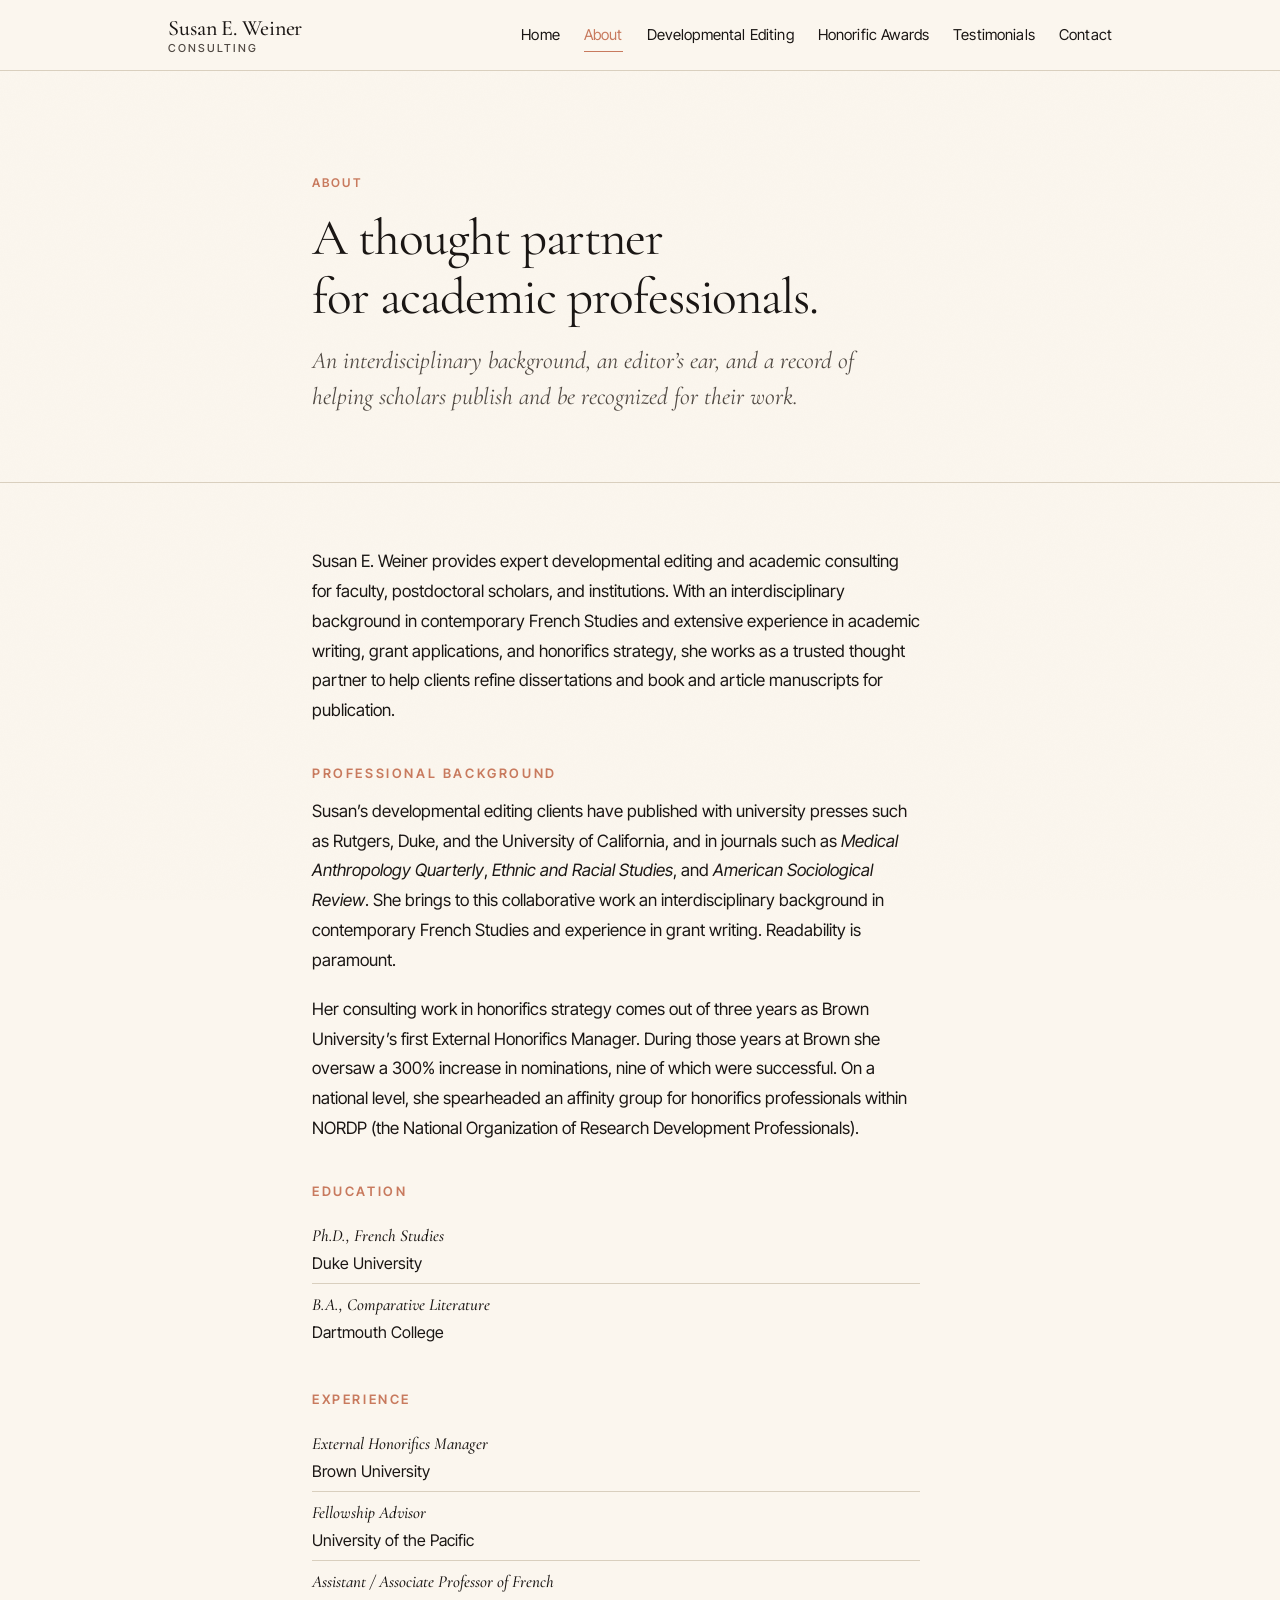
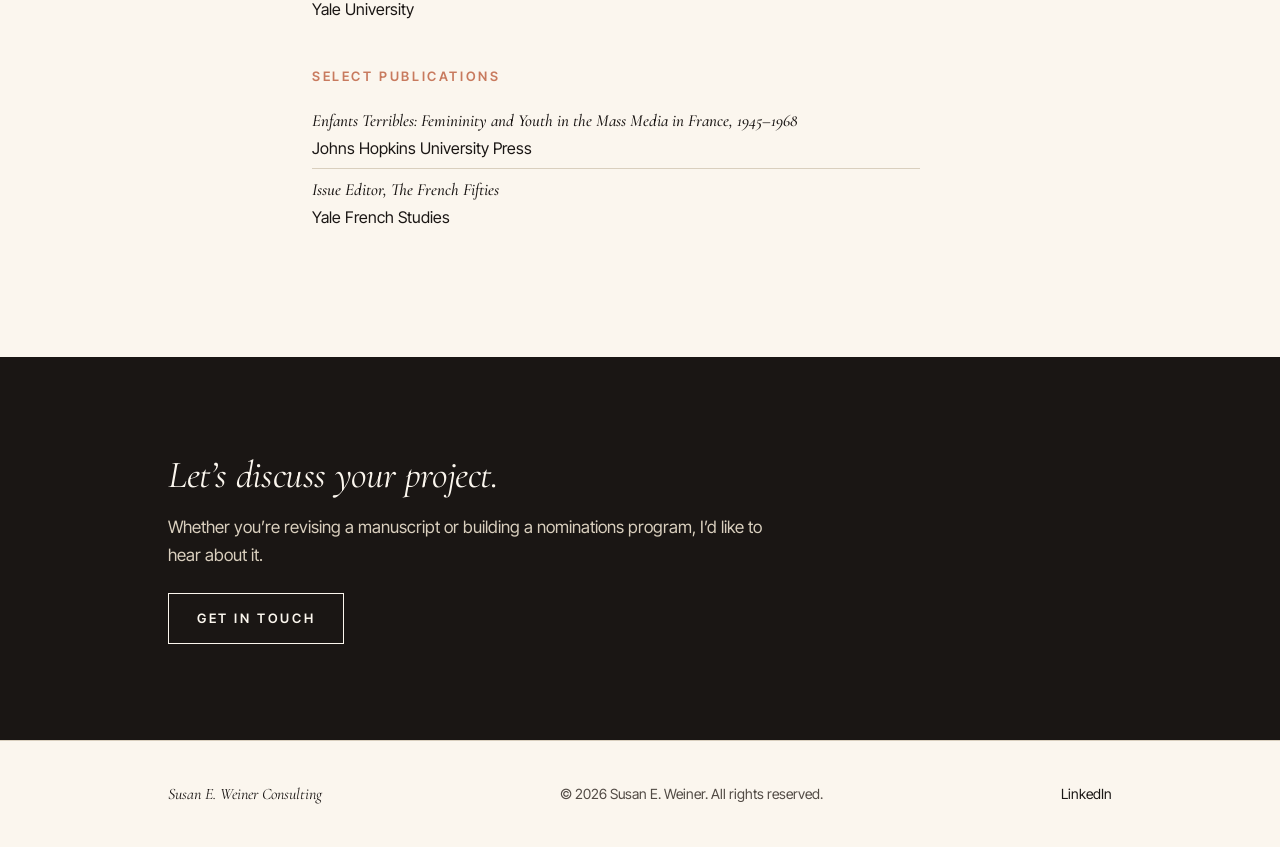
==== about.html @ 6da40655 "Claude V1" ====
<!DOCTYPE html>
<html lang="en">
<head>
  <meta charset="UTF-8" />
  <meta name="viewport" content="width=device-width, initial-scale=1" />
  <title>About — Susan E. Weiner Consulting</title>
  <meta name="description" content="Susan E. Weiner: developmental editor and honorifics strategist. PhD French Studies (Duke), former Yale faculty, founder of Brown University's External Honorifics program." />
  <meta name="author" content="Susan E. Weiner" />
  <meta property="og:type" content="website" />
  <meta property="og:title" content="About — Susan E. Weiner Consulting" />
  <meta property="og:description" content="Susan E. Weiner: developmental editor and honorifics strategist. PhD French Studies (Duke), former Yale faculty, founder of Brown University's External Honorifics program." />
  <meta property="og:url" content="https://www.susaneweiner.com/about.html" />
  <meta property="og:site_name" content="Susan E. Weiner Consulting" />
  <link rel="canonical" href="https://www.susaneweiner.com/about.html" />
  <link rel="icon" type="image/svg+xml" href="/images/favicon.svg" />
  <link rel="preconnect" href="https://fonts.googleapis.com" />
  <link rel="preconnect" href="https://fonts.gstatic.com" crossorigin />
  <link href="https://fonts.googleapis.com/css2?family=Cormorant+Garamond:ital,wght@0,400;0,500;0,600;1,400;1,500&family=Inter+Tight:wght@400;500;600&display=swap" rel="stylesheet" />
  <link rel="stylesheet" href="/css/style.css" />
</head>
<body>

<header class="site-header">
  <div class="site-header__inner">
    <a href="/" class="brand">
      Susan E. Weiner
      <small>Consulting</small>
    </a>
    <button class="menu-toggle" aria-controls="primary-nav" aria-expanded="false">Menu</button>
    <nav class="nav" id="primary-nav" aria-label="Primary">
      <a href="/">Home</a>
      <a href="/about.html">About</a>
      <a href="/developmental-editing.html">Developmental Editing</a>
      <a href="/honorific-awards.html">Honorific Awards</a>
      <a href="/projects.html">Testimonials</a>
      <a href="/contact.html">Contact</a>
    </nav>
  </div>
</header>

<main>

  <section class="page-header">
    <div class="container container--narrow">
      <p class="eyebrow">About</p>
      <h1>A thought partner<br/>for academic professionals.</h1>
      <p class="lede">
        An interdisciplinary background, an editor&rsquo;s ear, and a record of helping scholars
        publish and be recognized for their work.
      </p>
    </div>
  </section>

  <section class="prose">
    <div class="container container--narrow">

      <p>
        Susan E. Weiner provides expert developmental editing and academic consulting for
        faculty, postdoctoral scholars, and institutions. With an interdisciplinary
        background in contemporary French Studies and extensive experience in academic
        writing, grant applications, and honorifics strategy, she works as a trusted
        thought partner to help clients refine dissertations and book and article
        manuscripts for publication.
      </p>

      <h2>Professional Background</h2>
      <p>
        Susan&rsquo;s developmental editing clients have published with university presses
        such as Rutgers, Duke, and the University of California, and in journals such as
        <em>Medical Anthropology Quarterly</em>, <em>Ethnic and Racial Studies</em>, and
        <em>American Sociological Review</em>. She brings to this collaborative work an
        interdisciplinary background in contemporary French Studies and experience in
        grant writing. Readability is paramount.
      </p>
      <p>
        Her consulting work in honorifics strategy comes out of three years as Brown
        University&rsquo;s first External Honorifics Manager. During those years at Brown
        she oversaw a 300% increase in nominations, nine of which were successful. On a
        national level, she spearheaded an affinity group for honorifics professionals
        within NORDP (the National Organization of Research Development Professionals).
      </p>

      <h2>Education</h2>
      <ul>
        <li><strong>Ph.D., French Studies</strong>Duke University</li>
        <li><strong>B.A., Comparative Literature</strong>Dartmouth College</li>
      </ul>

      <h2>Experience</h2>
      <ul>
        <li><strong>External Honorifics Manager</strong>Brown University</li>
        <li><strong>Fellowship Advisor</strong>University of the Pacific</li>
        <li><strong>Assistant / Associate Professor of French</strong>Yale University</li>
      </ul>

      <h2>Select Publications</h2>
      <ul>
        <li><strong><em>Enfants Terribles: Femininity and Youth in the Mass Media in France, 1945&ndash;1968</em></strong>Johns Hopkins University Press</li>
        <li><strong>Issue Editor, <em>The French Fifties</em></strong>Yale French Studies</li>
      </ul>

    </div>
  </section>

  <section class="cta">
    <div class="container">
      <h2>Let&rsquo;s discuss your project.</h2>
      <p>Whether you&rsquo;re revising a manuscript or building a nominations program, I&rsquo;d like to hear about it.</p>
      <a href="/contact.html" class="btn">Get in touch</a>
    </div>
  </section>

</main>

<footer class="site-footer">
  <div class="container">
    <div class="site-footer__inner">
      <span class="site-footer__name">Susan E. Weiner Consulting</span>
      <span>&copy; <span id="year">2026</span> Susan E. Weiner. All rights reserved.</span>
      <a href="https://www.linkedin.com/in/seweiner/" rel="noopener">LinkedIn</a>
    </div>
  </div>
</footer>

<script src="/js/main.js" defer></script>
<script>document.getElementById('year').textContent = new Date().getFullYear();</script>
</body>
</html>
---- css/style.css ----
/* ============================================================
   Susan E. Weiner Consulting
   Editorial-style stylesheet
   Palette honors the existing Wix site: warm cream + ink
   ============================================================ */

:root {
  --color-bg:        #fbf6ee;
  --color-bg-alt:    #f4ead8;
  --color-accent:    #c87a5e;
  --color-accent-soft: #fee6c4;
  --color-ink:       #1a1614;
  --color-ink-soft:  #514a44;
  --color-rule:      #d9cfbe;

  --font-serif:  'Cormorant Garamond', 'EB Garamond', Georgia, 'Times New Roman', serif;
  --font-sans:   'Inter Tight', -apple-system, BlinkMacSystemFont, 'Segoe UI', Helvetica, Arial, sans-serif;

  --measure:        38rem;
  --measure-wide:   62rem;
  --space-1: 0.5rem;
  --space-2: 1rem;
  --space-3: 1.5rem;
  --space-4: 2.5rem;
  --space-5: 4rem;
  --space-6: 6rem;
  --space-7: 9rem;
}

*, *::before, *::after { box-sizing: border-box; }

html {
  scroll-behavior: smooth;
  -webkit-text-size-adjust: 100%;
}

body {
  margin: 0;
  background: var(--color-bg);
  color: var(--color-ink);
  font-family: var(--font-sans);
  font-size: 1.0625rem;
  line-height: 1.65;
  font-weight: 400;
  -webkit-font-smoothing: antialiased;
  -moz-osx-font-smoothing: grayscale;
  text-rendering: optimizeLegibility;
}

img { max-width: 100%; display: block; height: auto; }
a   { color: inherit; }

::selection { background: var(--color-accent-soft); color: var(--color-ink); }

body::before {
  content: '';
  position: fixed;
  inset: 0;
  pointer-events: none;
  opacity: 0.35;
  z-index: 0;
  background-image: url("data:image/svg+xml;utf8,<svg xmlns='http://www.w3.org/2000/svg' width='160' height='160'><filter id='n'><feTurbulence type='fractalNoise' baseFrequency='0.85' numOctaves='2' stitchTiles='stitch'/><feColorMatrix values='0 0 0 0 0.6 0 0 0 0 0.55 0 0 0 0 0.45 0 0 0 0.06 0'/></filter><rect width='100%25' height='100%25' filter='url(%23n)'/></svg>");
}

h1, h2, h3, h4 {
  font-family: var(--font-serif);
  font-weight: 500;
  font-style: normal;
  color: var(--color-ink);
  letter-spacing: -0.01em;
  margin: 0 0 var(--space-2) 0;
  line-height: 1.15;
}

h1 {
  font-size: clamp(2.5rem, 5.2vw, 4.25rem);
  font-weight: 400;
  letter-spacing: -0.02em;
}

h2 {
  font-size: clamp(1.75rem, 3vw, 2.5rem);
  font-weight: 500;
}

p {
  margin: 0 0 1.15em 0;
  max-width: var(--measure);
}

p + p { margin-top: 0; }

a {
  color: var(--color-ink);
  text-decoration: underline;
  text-decoration-color: var(--color-accent);
  text-decoration-thickness: 1px;
  text-underline-offset: 4px;
  transition: color 0.18s ease, text-decoration-color 0.18s ease;
}

a:hover {
  color: var(--color-accent);
  text-decoration-color: var(--color-accent);
}

.eyebrow {
  font-family: var(--font-sans);
  font-size: 0.75rem;
  font-weight: 600;
  letter-spacing: 0.18em;
  text-transform: uppercase;
  color: var(--color-accent);
  margin: 0 0 var(--space-2) 0;
  display: inline-block;
}

.lede {
  font-family: var(--font-serif);
  font-size: clamp(1.25rem, 2vw, 1.5rem);
  line-height: 1.5;
  color: var(--color-ink-soft);
  font-style: italic;
  font-weight: 400;
  max-width: var(--measure);
}

.container {
  width: 100%;
  max-width: var(--measure-wide);
  margin: 0 auto;
  padding: 0 var(--space-3);
  position: relative;
  z-index: 1;
}

.container--narrow { max-width: 44rem; }

section { padding: var(--space-6) 0; position: relative; }

.rule {
  width: 3rem;
  height: 1px;
  background: var(--color-accent);
  margin: 0 0 var(--space-3) 0;
  border: 0;
}

.site-header {
  position: sticky;
  top: 0;
  z-index: 50;
  background: rgba(251, 246, 238, 0.92);
  backdrop-filter: saturate(140%) blur(8px);
  -webkit-backdrop-filter: saturate(140%) blur(8px);
  border-bottom: 1px solid var(--color-rule);
}

.site-header__inner {
  max-width: var(--measure-wide);
  margin: 0 auto;
  padding: var(--space-2) var(--space-3);
  display: flex;
  align-items: center;
  justify-content: space-between;
  gap: var(--space-3);
}

.brand {
  font-family: var(--font-serif);
  font-size: 1.375rem;
  font-weight: 500;
  letter-spacing: -0.005em;
  text-decoration: none;
  color: var(--color-ink);
  line-height: 1.1;
}

.brand:hover { color: var(--color-accent); text-decoration: none; }

.brand small {
  display: block;
  font-family: var(--font-sans);
  font-size: 0.6875rem;
  letter-spacing: 0.18em;
  text-transform: uppercase;
  color: var(--color-ink-soft);
  font-weight: 500;
  margin-top: 2px;
}

.nav {
  display: flex;
  align-items: center;
  gap: var(--space-3);
}

.nav a {
  text-decoration: none;
  font-size: 0.9375rem;
  letter-spacing: 0.01em;
  color: var(--color-ink);
  position: relative;
  padding: 0.25rem 0;
}

.nav a::after {
  content: '';
  position: absolute;
  left: 0;
  right: 0;
  bottom: 0;
  height: 1px;
  background: var(--color-accent);
  transform: scaleX(0);
  transform-origin: left;
  transition: transform 0.25s ease;
}

.nav a:hover::after,
.nav a[aria-current="page"]::after {
  transform: scaleX(1);
}

.nav a[aria-current="page"] { color: var(--color-accent); }

.menu-toggle {
  display: none;
  background: transparent;
  border: 1px solid var(--color-ink);
  color: var(--color-ink);
  padding: 0.4rem 0.85rem;
  font-family: var(--font-sans);
  font-size: 0.8125rem;
  letter-spacing: 0.1em;
  text-transform: uppercase;
  cursor: pointer;
  border-radius: 0;
}

@media (max-width: 760px) {
  .menu-toggle { display: inline-block; }
  .nav {
    position: absolute;
    top: 100%;
    left: 0;
    right: 0;
    background: var(--color-bg);
    border-bottom: 1px solid var(--color-rule);
    flex-direction: column;
    align-items: stretch;
    gap: 0;
    padding: var(--space-2) var(--space-3);
    display: none;
  }
  .nav.is-open { display: flex; }
  .nav a {
    padding: 0.85rem 0;
    border-bottom: 1px solid var(--color-rule);
  }
  .nav a:last-child { border-bottom: 0; }
}

.hero {
  padding: var(--space-7) 0 var(--space-6);
  position: relative;
  overflow: hidden;
}

.hero__name {
  font-family: var(--font-serif);
  font-size: clamp(2.75rem, 6vw, 5rem);
  font-weight: 400;
  letter-spacing: -0.025em;
  line-height: 1.02;
  margin: 0 0 var(--space-3) 0;
}

.hero__name em {
  font-style: italic;
  color: var(--color-accent);
  font-weight: 400;
}

.hero__tagline {
  font-family: var(--font-serif);
  font-style: italic;
  font-size: clamp(1.25rem, 2.2vw, 1.625rem);
  color: var(--color-ink-soft);
  max-width: 36rem;
  line-height: 1.45;
  margin: 0 0 var(--space-4) 0;
}

.hero__meta {
  display: flex;
  flex-wrap: wrap;
  gap: var(--space-4);
  align-items: baseline;
  font-size: 0.8125rem;
  letter-spacing: 0.18em;
  text-transform: uppercase;
  color: var(--color-ink-soft);
  font-weight: 500;
}

.hero__meta span,
.hero__meta a { white-space: nowrap; }

.hero__meta a {
  color: var(--color-ink-soft);
  text-decoration: none;
  border-bottom: 1px solid transparent;
  padding-bottom: 2px;
  transition: color 0.2s ease, border-color 0.2s ease;
}

.hero__meta a:hover,
.hero__meta a:focus {
  color: var(--color-accent);
  border-bottom-color: var(--color-accent);
}

.ornament {
  position: absolute;
  font-family: var(--font-serif);
  font-style: italic;
  font-weight: 300;
  color: var(--color-accent-soft);
  pointer-events: none;
  user-select: none;
  z-index: 0;
  line-height: 1;
}

.ornament--hero {
  font-size: 28rem;
  right: -4rem;
  top: -2rem;
  opacity: 0.55;
}

@media (max-width: 760px) {
  .ornament--hero { font-size: 14rem; right: -2rem; top: 1rem; opacity: 0.35; }
}

.services {
  background: var(--color-bg-alt);
  border-top: 1px solid var(--color-rule);
  border-bottom: 1px solid var(--color-rule);
}

.service-grid {
  display: grid;
  grid-template-columns: repeat(2, 1fr);
  gap: var(--space-5);
  margin-top: var(--space-4);
}

@media (max-width: 760px) {
  .service-grid { grid-template-columns: 1fr; gap: var(--space-4); }
}

.service {
  position: relative;
  padding-top: var(--space-3);
  border-top: 1px solid var(--color-ink);
}

.service__num {
  position: absolute;
  top: var(--space-2);
  right: 0;
  font-family: var(--font-serif);
  font-style: italic;
  font-size: 0.9375rem;
  color: var(--color-accent);
  letter-spacing: 0.05em;
}

.service h3 {
  font-family: var(--font-serif);
  font-size: 1.75rem;
  font-weight: 500;
  letter-spacing: -0.005em;
  text-transform: none;
  margin-bottom: var(--space-2);
  font-style: normal;
}

.service p { color: var(--color-ink-soft); }

.service__link {
  display: inline-block;
  margin-top: var(--space-2);
  font-family: var(--font-sans);
  font-size: 0.8125rem;
  letter-spacing: 0.18em;
  text-transform: uppercase;
  font-weight: 600;
  text-decoration: none;
  border-bottom: 1px solid var(--color-accent);
  padding-bottom: 2px;
}

.service__link:hover {
  color: var(--color-accent);
  border-bottom-color: var(--color-ink);
}

.service__link::after {
  content: ' \2192';
  transition: transform 0.2s ease;
  display: inline-block;
}

.service__link:hover::after { transform: translateX(3px); }

.statement {
  text-align: left;
  padding: var(--space-7) 0;
  position: relative;
}

.statement__text {
  font-family: var(--font-serif);
  font-size: clamp(1.5rem, 3.5vw, 2.5rem);
  font-style: italic;
  font-weight: 400;
  line-height: 1.3;
  letter-spacing: -0.01em;
  max-width: 48rem;
  color: var(--color-ink);
}

.statement__text::before {
  content: '\201C';
  font-size: 4em;
  line-height: 0.1;
  color: var(--color-accent);
  vertical-align: -0.4em;
  margin-right: 0.05em;
  font-style: normal;
}

.statement__cite {
  display: block;
  margin-top: var(--space-3);
  font-family: var(--font-sans);
  font-size: 0.8125rem;
  letter-spacing: 0.18em;
  text-transform: uppercase;
  color: var(--color-ink-soft);
  font-style: normal;
}

.page-header {
  padding: var(--space-6) 0 var(--space-4);
  border-bottom: 1px solid var(--color-rule);
}

.page-header h1 {
  font-family: var(--font-serif);
  font-size: clamp(2.25rem, 4vw, 3.5rem);
  font-weight: 400;
  letter-spacing: -0.02em;
  margin: 0 0 var(--space-2) 0;
}

.prose {
  padding: var(--space-5) 0 var(--space-6);
}

.prose h2 {
  font-family: var(--font-sans);
  font-size: 0.8125rem;
  text-transform: uppercase;
  letter-spacing: 0.2em;
  font-weight: 600;
  color: var(--color-accent);
  margin-top: var(--space-4);
  margin-bottom: var(--space-2);
}

.prose h2:first-child { margin-top: 0; }

.prose p {
  font-size: 1.0625rem;
  line-height: 1.75;
  max-width: var(--measure);
}

.prose ul {
  list-style: none;
  padding: 0;
  margin: 0 0 var(--space-3) 0;
  max-width: var(--measure);
}

.prose ul li {
  padding: 0.5rem 0;
  border-bottom: 1px solid var(--color-rule);
  font-size: 1rem;
  line-height: 1.5;
}

.prose ul li:last-child { border-bottom: 0; }

.prose ul li strong {
  font-family: var(--font-serif);
  font-style: italic;
  font-weight: 500;
  display: block;
  margin-bottom: 0.15em;
  color: var(--color-ink);
  font-size: 1.0625rem;
}

.cta {
  background: var(--color-ink);
  color: var(--color-bg);
  padding: var(--space-6) 0;
  text-align: left;
}

.cta h2 {
  font-family: var(--font-serif);
  font-size: clamp(1.75rem, 3vw, 2.5rem);
  font-style: italic;
  font-weight: 400;
  color: var(--color-bg);
  text-transform: none;
  letter-spacing: -0.01em;
  margin-bottom: var(--space-2);
}

.cta p {
  color: var(--color-rule);
  margin-bottom: var(--space-3);
}

.cta a {
  text-decoration-color: var(--color-accent-soft);
  color: var(--color-bg);
}

.cta a:hover { color: var(--color-accent-soft); }

.btn {
  display: inline-block;
  padding: 0.85rem 1.75rem;
  font-family: var(--font-sans);
  font-size: 0.8125rem;
  letter-spacing: 0.2em;
  text-transform: uppercase;
  font-weight: 600;
  text-decoration: none;
  border: 1px solid var(--color-bg);
  color: var(--color-bg);
  background: transparent;
  transition: background 0.2s ease, color 0.2s ease;
}

.btn:hover {
  background: var(--color-bg);
  color: var(--color-ink);
  text-decoration: none;
}

.contact-card {
  border: 1px solid var(--color-ink);
  padding: var(--space-4);
  max-width: 32rem;
  background: var(--color-bg);
}

.contact-card dt {
  font-family: var(--font-sans);
  font-size: 0.75rem;
  letter-spacing: 0.2em;
  text-transform: uppercase;
  color: var(--color-ink-soft);
  font-weight: 600;
  margin-top: var(--space-3);
}

.contact-card dt:first-of-type { margin-top: 0; }

.contact-card dd {
  margin: 0.4rem 0 0;
  font-family: var(--font-serif);
  font-size: 1.25rem;
}

.site-footer {
  border-top: 1px solid var(--color-rule);
  padding: var(--space-4) 0;
  font-size: 0.875rem;
  color: var(--color-ink-soft);
}

.site-footer__inner {
  display: flex;
  flex-wrap: wrap;
  gap: var(--space-3);
  justify-content: space-between;
  align-items: baseline;
}

.site-footer a { text-decoration: none; }
.site-footer a:hover { color: var(--color-accent); }

.site-footer__name {
  font-family: var(--font-serif);
  font-size: 1rem;
  color: var(--color-ink);
  font-style: italic;
}

@media (prefers-reduced-motion: no-preference) {
  .reveal {
    opacity: 0;
    transform: translateY(12px);
    animation: reveal 0.9s cubic-bezier(0.2, 0.6, 0.2, 1) forwards;
  }
  .reveal-1 { animation-delay: 0.05s; }
  .reveal-2 { animation-delay: 0.20s; }
  .reveal-3 { animation-delay: 0.35s; }
  .reveal-4 { animation-delay: 0.50s; }

  @keyframes reveal {
    to { opacity: 1; transform: translateY(0); }
  }
}

@media print {
  body::before, .ornament, .site-header, .menu-toggle, .cta, .site-footer { display: none; }
  body { background: white; color: black; font-size: 11pt; }
  a { text-decoration: none; color: black; }
  .container { max-width: 100%; }
}

/* ============================================================
   Testimonials page
   ============================================================ */

.page-header__lede {
  font-family: var(--font-serif);
  font-style: italic;
  font-size: clamp(1.05rem, 1.6vw, 1.25rem);
  color: var(--color-ink-soft);
  max-width: 32rem;
  margin: var(--space-2) 0 var(--space-3);
  line-height: 1.5;
}

.prose-section {
  padding: var(--space-5) 0 var(--space-6);
}

.section-heading {
  font-family: var(--font-sans);
  font-size: 0.8125rem;
  text-transform: uppercase;
  letter-spacing: 0.2em;
  font-weight: 600;
  color: var(--color-accent);
  margin: var(--space-5) 0 var(--space-3);
}

.section-heading:first-child { margin-top: 0; }

.rule--full {
  width: 100%;
  margin: 0;
}

.testimonial {
  margin: 0 0 var(--space-4);
  padding: 0 0 0 var(--space-3);
  border-left: 2px solid var(--color-accent);
}

.testimonial p {
  font-family: var(--font-serif);
  font-size: clamp(1.1rem, 1.7vw, 1.3rem);
  font-style: italic;
  line-height: 1.55;
  color: var(--color-ink);
  margin: 0 0 var(--space-2);
}

.testimonial cite {
  font-family: var(--font-sans);
  font-style: normal;
  font-size: 0.875rem;
  font-weight: 500;
  color: var(--color-ink);
  letter-spacing: 0.01em;
  display: block;
}

.testimonial cite::before { content: "— "; color: var(--color-ink-soft); }

.testimonial cite span {
  display: block;
  font-weight: 400;
  font-size: 0.8125rem;
  color: var(--color-ink-soft);
  margin-top: 0.15em;
  padding-left: 1.05em; /* align under the dash */
}

/* Default .btn (above) is for dark backgrounds (.cta).
   Use .btn--ink on light/cream backgrounds (404, future use). */
.btn--ink {
  border-color: var(--color-ink);
  color: var(--color-ink);
}
.btn--ink:hover {
  background: var(--color-ink);
  color: var(--color-bg);
}
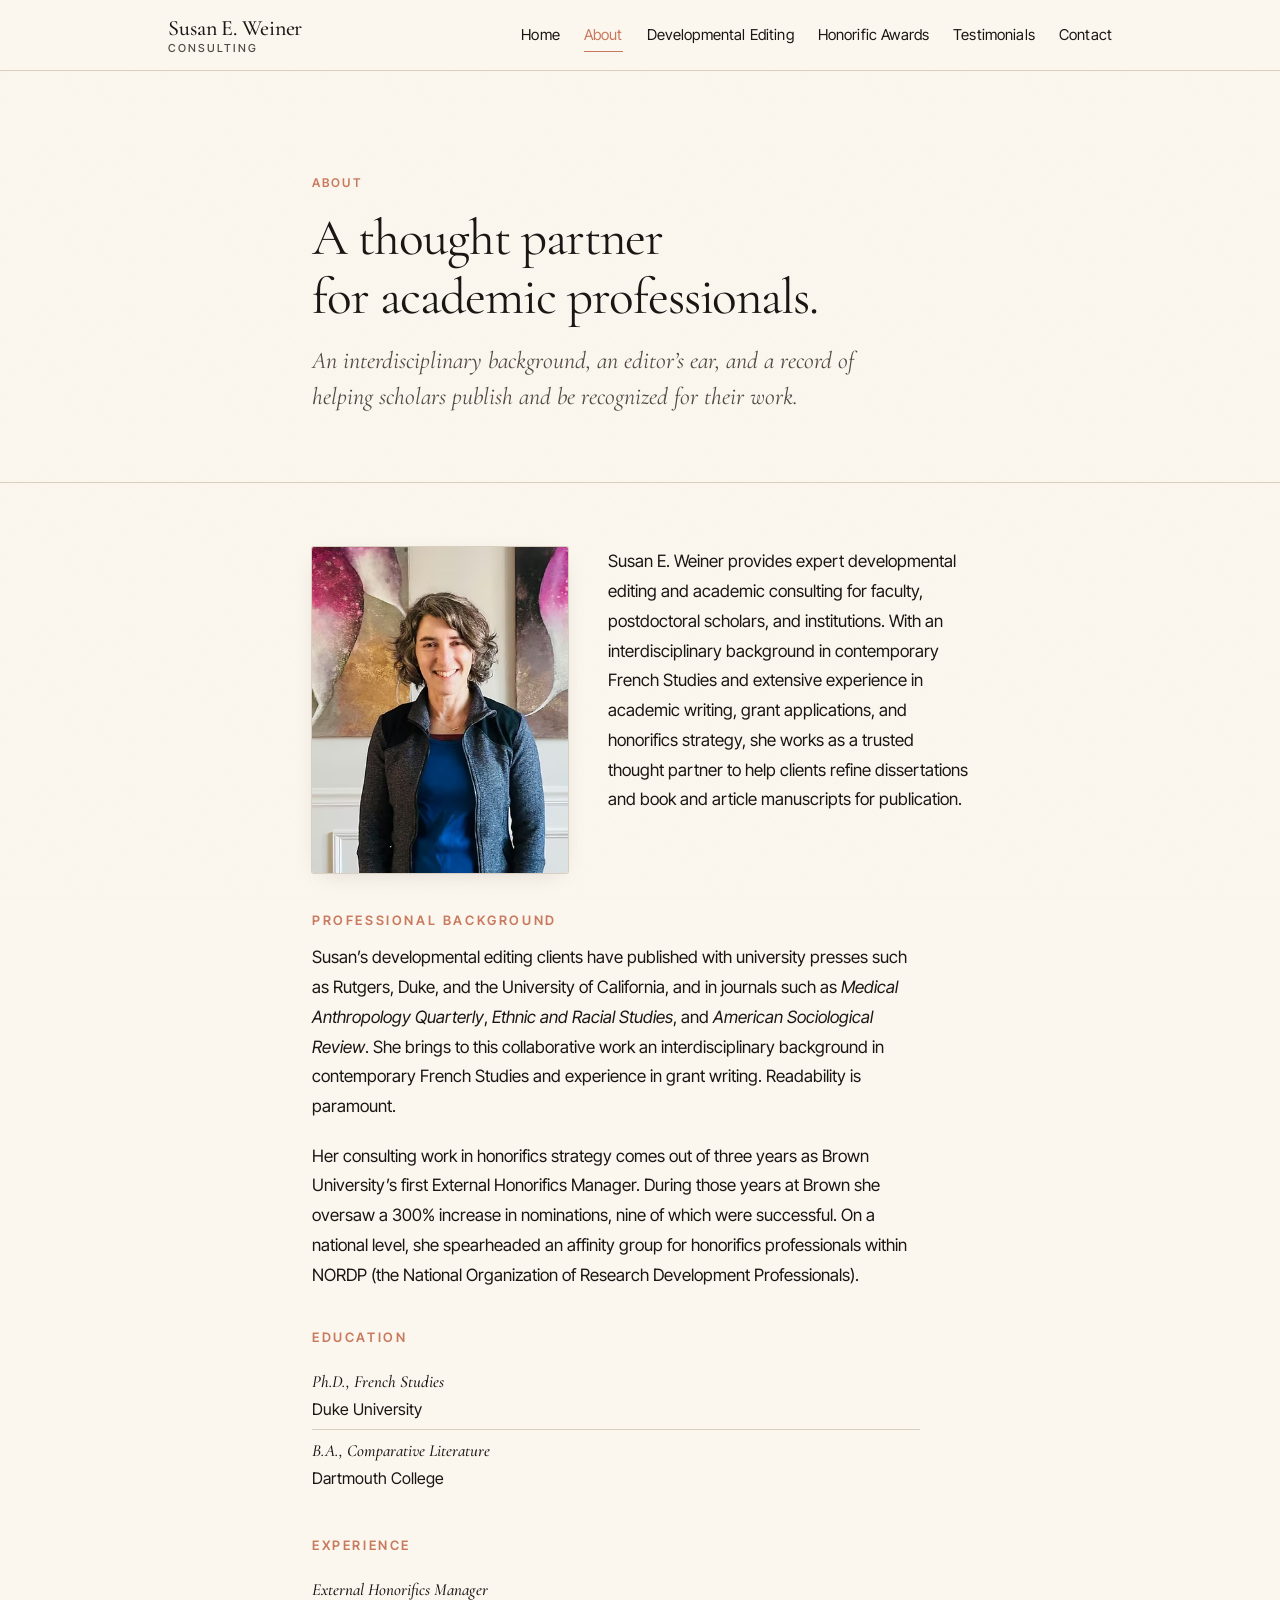
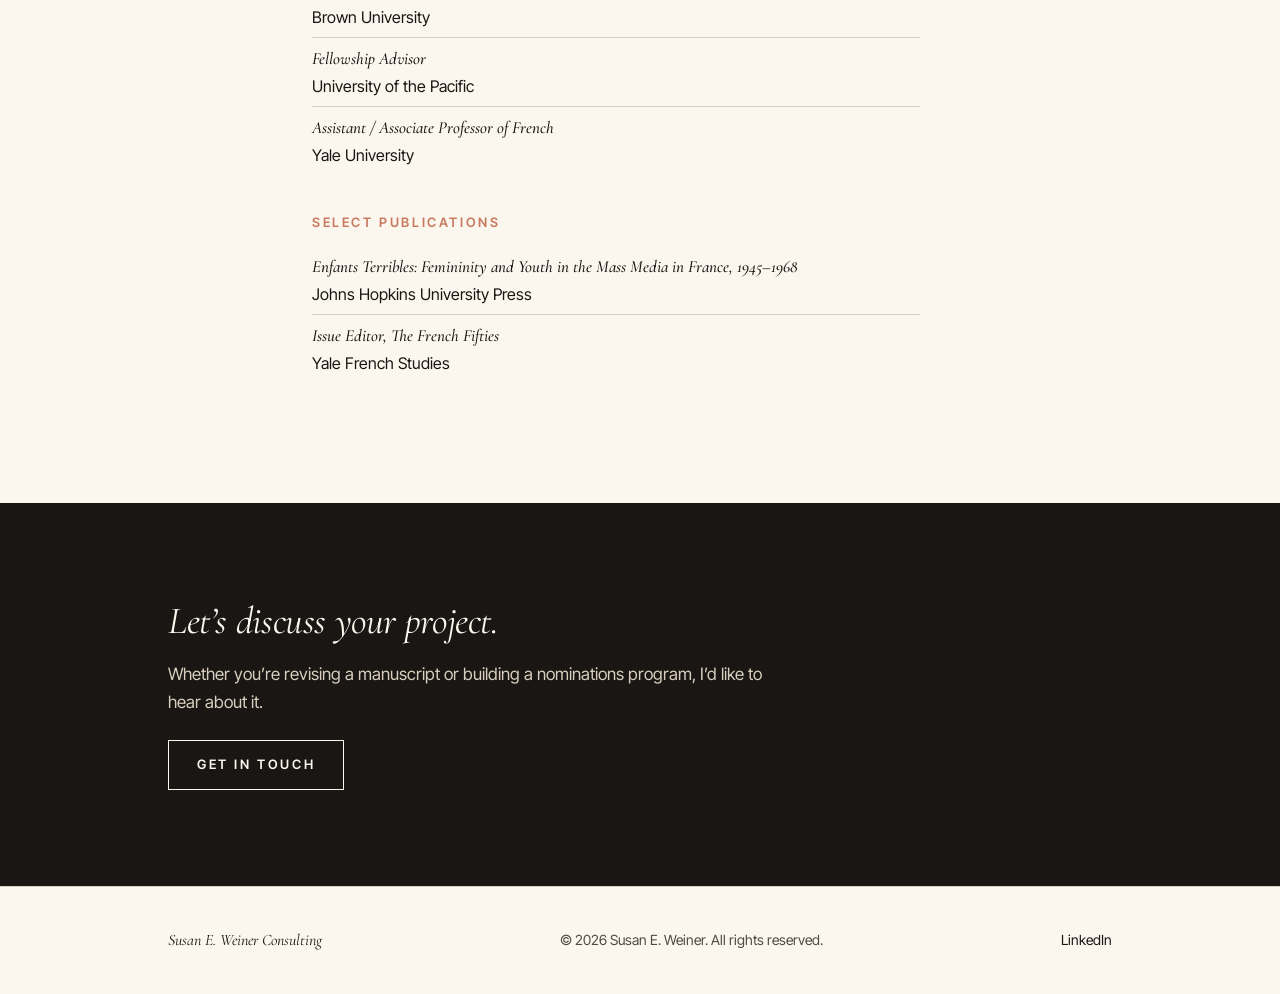
==== commit 5adaf5ac: "Add + crop photo" ====
--- a/about.html
+++ b/about.html
@@ -54,14 +54,33 @@
   <section class="prose">
     <div class="container container--narrow">
 
-      <p>
-        Susan E. Weiner provides expert developmental editing and academic consulting for
-        faculty, postdoctoral scholars, and institutions. With an interdisciplinary
-        background in contemporary French Studies and extensive experience in academic
-        writing, grant applications, and honorifics strategy, she works as a trusted
-        thought partner to help clients refine dissertations and book and article
-        manuscripts for publication.
-      </p>
+      <div class="portrait-block">
+        <picture class="portrait">
+          <source
+            type="image/avif"
+            srcset="/images/susan-400.avif 400w, /images/susan-462.avif 462w"
+            sizes="(max-width: 640px) 70vw, 280px">
+          <img
+            src="/images/susan-462.jpg"
+            srcset="/images/susan-400.jpg 400w, /images/susan-462.jpg 462w"
+            sizes="(max-width: 640px) 70vw, 280px"
+            width="462" height="667"
+            alt="Portrait of Susan E. Weiner"
+            loading="lazy"
+            decoding="async">
+        </picture>
+
+        <div class="portrait-block__text">
+          <p>
+            Susan E. Weiner provides expert developmental editing and academic consulting for
+            faculty, postdoctoral scholars, and institutions. With an interdisciplinary
+            background in contemporary French Studies and extensive experience in academic
+            writing, grant applications, and honorifics strategy, she works as a trusted
+            thought partner to help clients refine dissertations and book and article
+            manuscripts for publication.
+          </p>
+        </div>
+      </div>
 
       <h2>Professional Background</h2>
       <p>
--- a/css/style.css
+++ b/css/style.css
@@ -721,3 +721,88 @@
   background: var(--color-ink);
   color: var(--color-bg);
 }
+
+/* ============================================================
+   Portrait blocks
+   ============================================================ */
+
+/* About page: portrait next to intro paragraph.
+   Stacks on mobile, side-by-side on desktop. */
+.portrait-block {
+  display: grid;
+  grid-template-columns: 1fr;
+  gap: var(--space-3);
+  margin-bottom: var(--space-4);
+  align-items: start;
+}
+
+.portrait-block__text {
+  font-size: 1.0625rem;
+  line-height: 1.75;
+}
+
+.portrait-block__text p { margin: 0; }
+
+.portrait {
+  display: block;
+  margin: 0 auto;
+  max-width: 18rem;
+}
+
+.portrait img {
+  display: block;
+  width: 100%;
+  height: auto;
+  border-radius: 2px;
+  /* warm tint frame: a hairline rule with a tiny inset shadow keeps it
+     anchored without feeling boxed-in */
+  box-shadow:
+    0 0 0 1px var(--color-rule),
+    0 6px 24px -10px rgba(26, 22, 20, 0.18);
+}
+
+@media (min-width: 720px) {
+  .portrait-block {
+    grid-template-columns: 16rem 1fr;
+    gap: var(--space-4);
+  }
+  .portrait { margin: 0; max-width: 100%; }
+}
+
+/* Home page: portrait alongside Susan's pull-quote.
+   Photo to the left on desktop, stacked above on mobile. */
+.statement__inner {
+  display: grid;
+  grid-template-columns: 1fr;
+  gap: var(--space-3);
+  align-items: center;
+}
+
+.statement__portrait {
+  display: block;
+  max-width: 13rem;
+  margin: 0 auto var(--space-2);
+}
+
+.statement__portrait img {
+  display: block;
+  width: 100%;
+  height: auto;
+  border-radius: 2px;
+  box-shadow:
+    0 0 0 1px var(--color-rule),
+    0 6px 24px -10px rgba(26, 22, 20, 0.18);
+}
+
+@media (min-width: 760px) {
+  .statement__inner {
+    grid-template-columns: 14rem 1fr;
+    gap: var(--space-5);
+  }
+  .statement__portrait { margin: 0; max-width: 100%; }
+  /* When the quote sits next to the portrait, scale it back slightly so
+     it doesn't dominate the composition. */
+  .statement__inner .statement__text {
+    font-size: clamp(1.3rem, 2.4vw, 1.85rem);
+  }
+}
